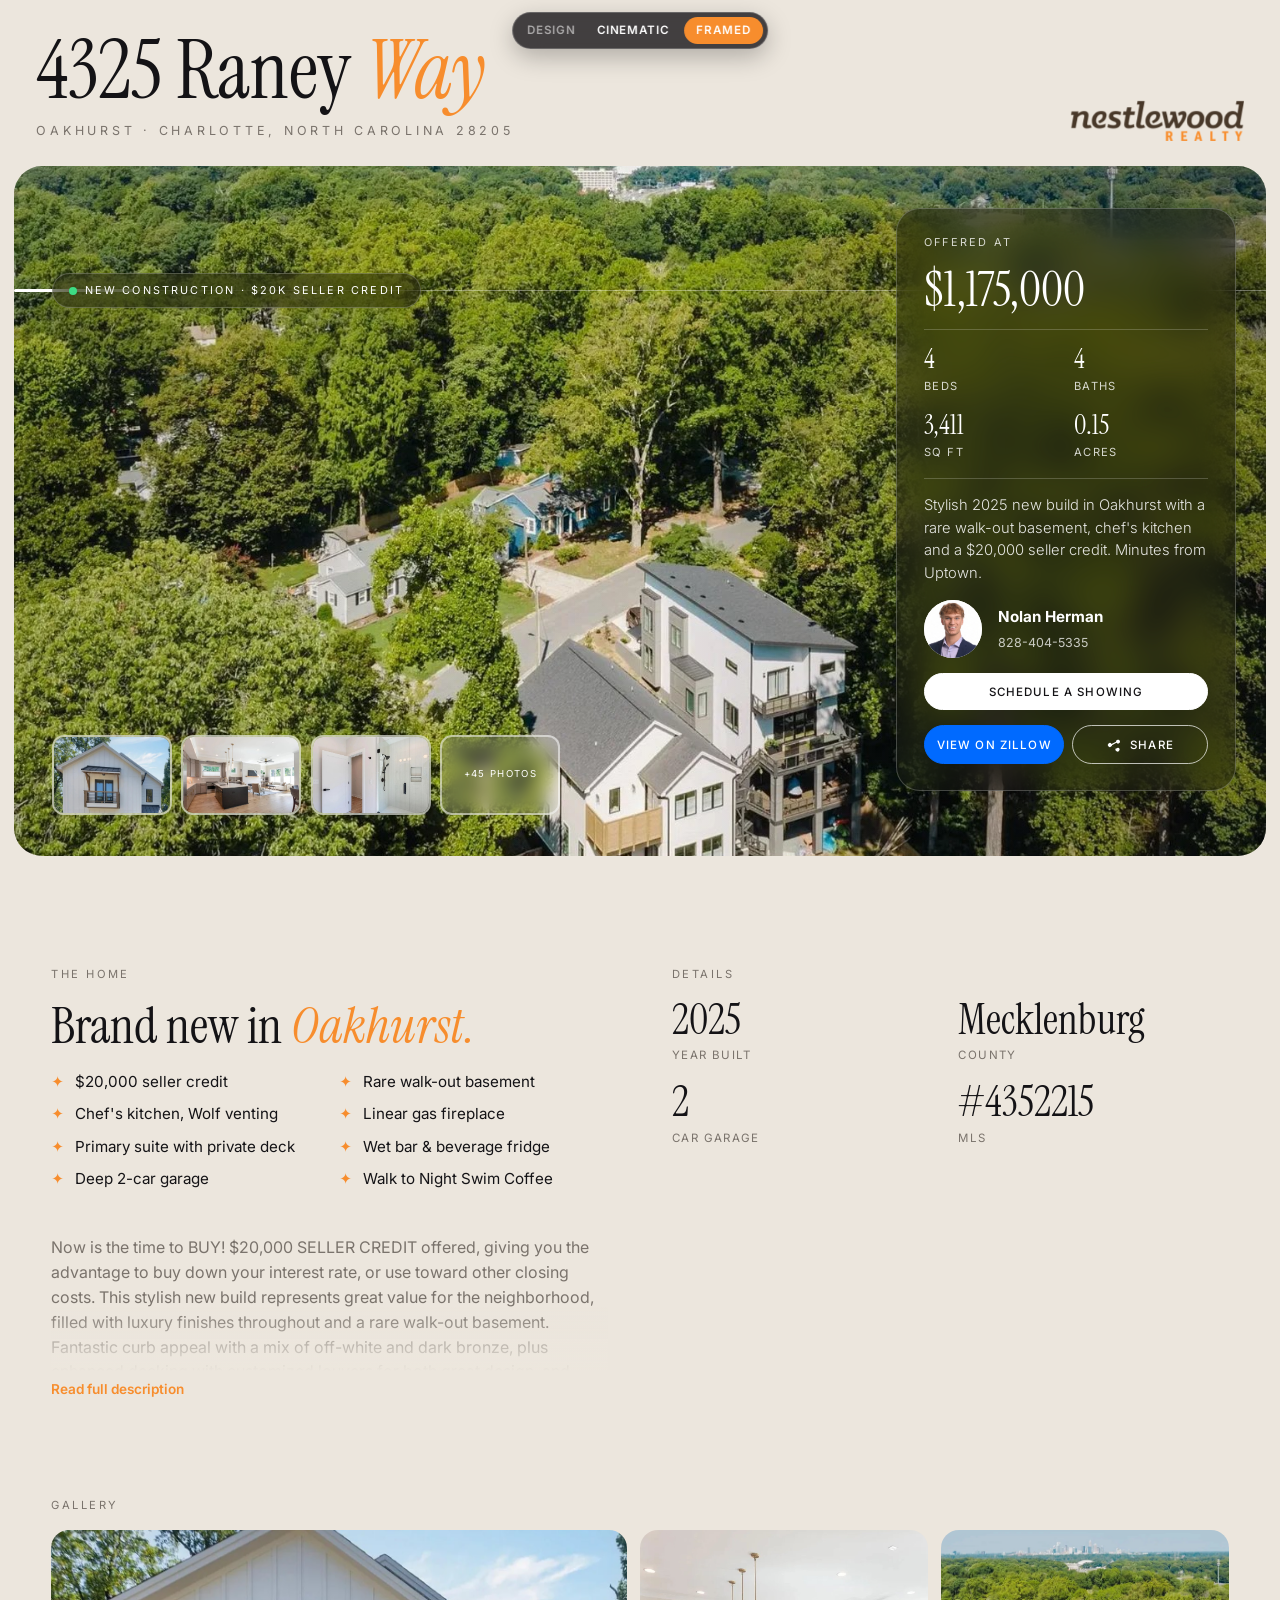
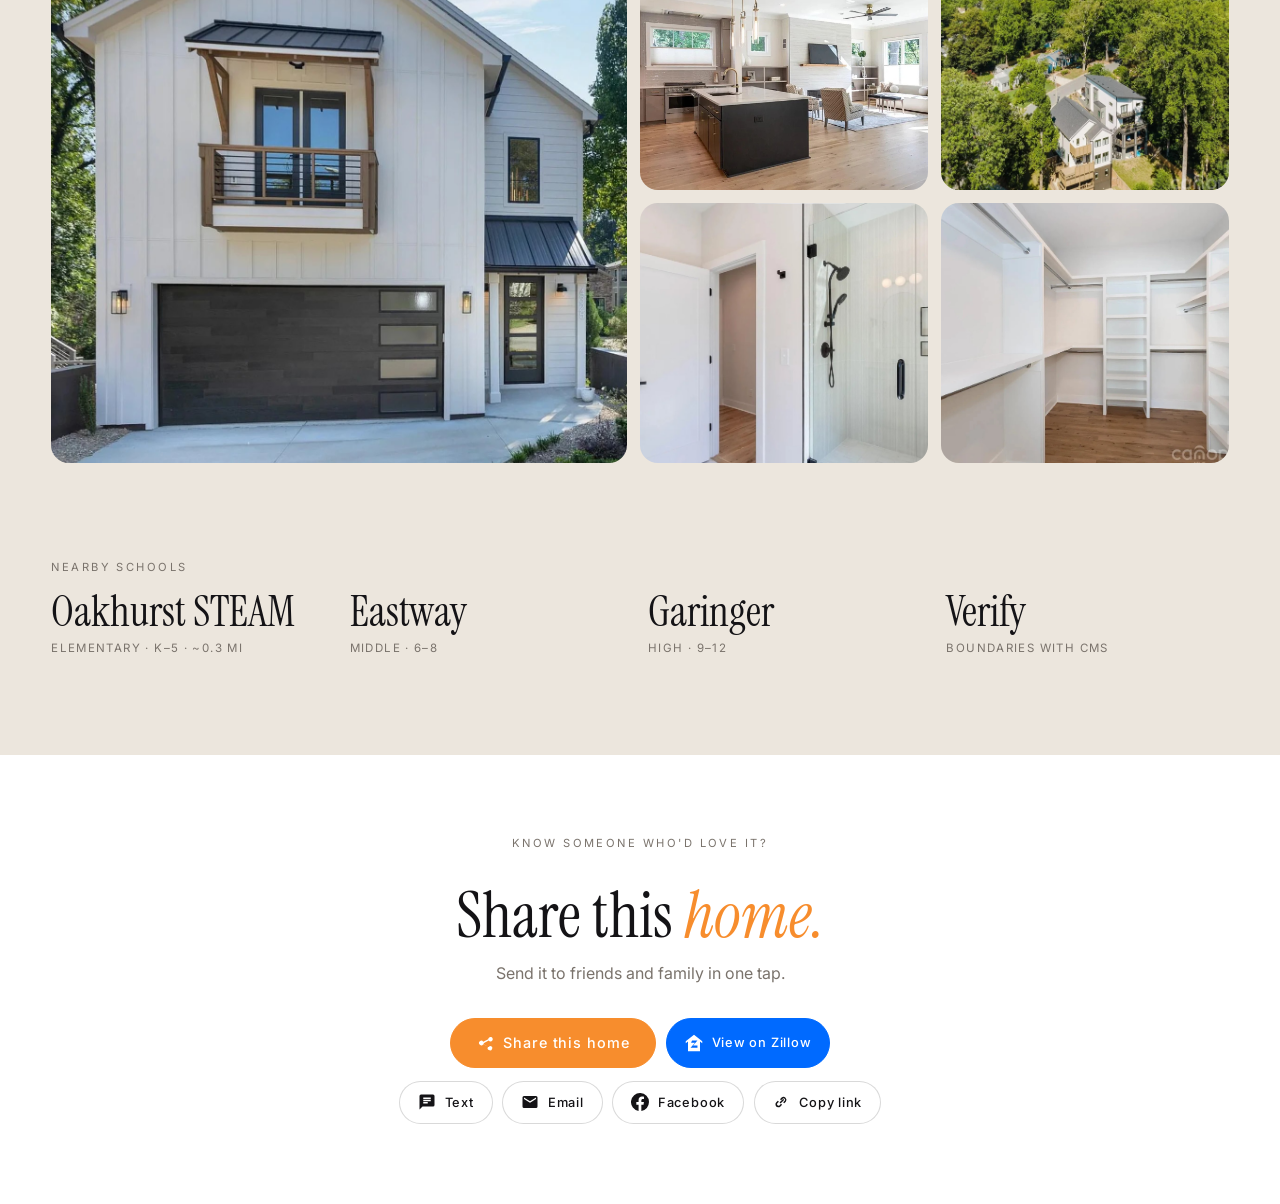
==== framed.html @ b6866207 "Clean up: move the listing page to the top level and set link-preview addresses The page now opens d" ====
<!DOCTYPE html>
<html lang="en">
<head>
<meta charset="UTF-8" /><meta name="viewport" content="width=device-width, initial-scale=1.0" />
<title>4325 Raney Way, Charlotte, NC | Nestlewood Realty</title>
<link href="https://fonts.googleapis.com/css2?family=Instrument+Serif:ital@0;1&family=Inter:wght@300;400;500;600&display=swap" rel="stylesheet" />
<meta name="description" content="4325 Raney Way, Charlotte, NC 28205 · $1,175,000 · 4 beds · 4 baths · 3,411 sq ft · $20,000 seller credit. Presented by Nolan Herman, Nestlewood Realty." />
<!-- Link preview on Facebook, Instagram, iMessage -->
<meta property="og:type" content="website" />
<meta property="og:title" content="4325 Raney Way, Charlotte, NC · $1,175,000" />
<meta property="og:description" content="New build in Oakhurst · 4 beds · 4 baths · 3,411 sq ft · $20,000 seller credit. Tap to take the tour." />
<meta property="og:image" content="https://nolanherman07-commits.github.io/listing-website/media/raney-share-card.jpg" />
<meta property="og:image:width" content="1200" /><meta property="og:image:height" content="630" />
<meta property="og:url" content="https://nolanherman07-commits.github.io/listing-website/framed.html" />
<meta name="twitter:card" content="summary_large_image" />
<meta name="theme-color" content="#141316" />
<link rel="stylesheet" href="shared.css" />
<style>
body { background: #ece6dd; }
.page { padding: 14px; }
.addr-bar { display: flex; justify-content: space-between; align-items: flex-end; gap: 2rem; padding: 1.2rem 1.4rem 1.6rem; }
.addr-bar h1 { font-size: clamp(2.8rem, 6.4vw, 6.2rem); line-height: .92; }
.addr-bar .city { font-size: .78rem; letter-spacing: .3em; text-transform: uppercase; color: var(--muted); margin-top: .8rem; }
.addr-bar .logo { height: 40px; }
.frame { position: relative; height: calc(100vh - 210px); min-height: 520px; border-radius: 28px; overflow: hidden; color: #fff; }
.frame::after { content: ""; position: absolute; inset: 0; background: linear-gradient(90deg, rgba(10,10,14,.15), rgba(10,10,14,0) 50%, rgba(10,10,14,.35)); }
.line { position: absolute; z-index: 2; left: 0; right: 0; top: 18%; height: 1px; background: rgba(255,255,255,.35); }
.line::after { content: ""; position: absolute; top: -1px; height: 3px; width: 120px; border-radius: 3px; background: #fff; animation: sweep 6s ease-in-out infinite; }
@keyframes sweep { 0% { left: 3%; opacity: 0; } 15%, 85% { opacity: 1; } 100% { left: 90%; opacity: 0; } }
.chip { position: absolute; z-index: 3; left: 3%; top: calc(18% - 17px); padding: .5rem 1rem; border-radius: 999px; }
.panel { position: absolute; z-index: 3; right: 2.4%; top: 6%; bottom: 6%; width: 340px; border-radius: 24px; padding: 1.8rem; display: flex; flex-direction: column; gap: 1.2rem; }
.panel .price { font: 3.4rem/1 var(--serif); }
.panel .specs { display: grid; grid-template-columns: 1fr 1fr; gap: .9rem 1rem; border-top: 1px solid rgba(255,255,255,.2); border-bottom: 1px solid rgba(255,255,255,.2); padding: 1.1rem 0; }
.panel .specs b { display: block; font: 1.7rem/1 var(--serif); font-weight: 400; } .panel .specs span { font-size: .7rem; letter-spacing: .12em; text-transform: uppercase; opacity: .8; }
.panel p { margin: 0; font-size: .92rem; opacity: .88; font-weight: 300; }
.panel .grow { flex: 1; }
.panel .btn { width: 100%; white-space: nowrap; padding: .9em 1em; font-size: .72rem; letter-spacing: .1em; }
.panel .btns2 { display: grid; grid-template-columns: 1fr 1fr; gap: .5rem; }
.thumbs { position: absolute; z-index: 3; left: 3%; bottom: 6%; display: flex; gap: .6rem; }
.thumbs > * { width: 120px; height: 80px; border-radius: 12px; overflow: hidden; border: 2px solid rgba(255,255,255,.5); background: rgba(255,255,255,.15); display: grid; place-items: center; font-size: .6rem; letter-spacing: .14em; text-transform: uppercase; backdrop-filter: blur(8px); }
.thumbs img { width: 100%; height: 100%; object-fit: cover; }
.below { display: grid; grid-template-columns: 1fr 1fr; gap: 4rem; }
.below h2 { font-size: clamp(2.4rem, 4vw, 3.4rem); margin-bottom: 1.2rem; }
.below p { color: var(--muted); }
@media (max-width: 900px) { .panel { position: relative; inset: auto; width: auto; margin: 0; border-radius: 0; } .frame { height: auto; min-height: 0; } .frame .bgvid { position: relative; height: 56vh; } .thumbs, .line, .chip { display: none; } .below { grid-template-columns: 1fr; } .addr-bar { flex-direction: column-reverse; align-items: flex-start; } }
.below .remarks::after { background: linear-gradient(rgba(236,230,221,0), #ece6dd) !important; }
.credit { display: inline-block; margin-top: 1.1rem; padding: .55rem 1.1rem; border-radius: 999px; background: var(--accent); color: #fff; font: 600 .78rem var(--sans); letter-spacing: .16em; text-transform: uppercase; box-shadow: 0 8px 24px rgba(247,141,45,.45); }
.hl { list-style: none; padding: 0; margin: 0 0 1.8rem; display: grid; grid-template-columns: 1fr 1fr; gap: .55rem 1.2rem; }
.hl li { padding-left: 1.5rem; position: relative; font-size: .95rem; color: var(--ink); }
.hl li::before { content: "✦"; position: absolute; left: 0; color: var(--accent); }
.remarks { max-height: 9.5em; overflow: hidden; position: relative; transition: max-height .6s ease; }
.remarks::after { content: ""; position: absolute; left: 0; right: 0; bottom: 0; height: 4em; background: linear-gradient(transparent, var(--cream)); }
.remarks.open { max-height: 80em; } .remarks.open::after { display: none; }
.more { background: none; border: 0; padding: .6rem 0 0; color: var(--accent); font: 600 .85rem var(--sans); cursor: pointer; }
@media (max-width: 860px) { .hl { grid-template-columns: 1fr; } }
@media (min-width: 901px) { .panel { bottom: auto; max-height: 88%; gap: .95rem; padding: 1.6rem 1.7rem; } .panel .grow { display: none; } .panel .price { font-size: 3rem; } .panel .specs { padding: .9rem 0; } }
@media (min-width: 901px) and (max-height: 820px) { .panel > p, .panel .agent { display: none; } .panel .price { font-size: 2.6rem; } }
</style>

<style>
.theme-switch { position: fixed; z-index: 500; top: 12px; left: 50%; transform: translateX(-50%); display: flex; gap: 3px; padding: 4px;
  border-radius: 999px; background: rgba(18,16,20,.78); backdrop-filter: blur(14px); -webkit-backdrop-filter: blur(14px); border: 1px solid rgba(255,255,255,.2);
  box-shadow: 0 8px 24px rgba(0,0,0,.25); font: 600 .72rem "Inter", system-ui, sans-serif; letter-spacing: .08em; }
.theme-switch span { color: rgba(255,255,255,.55); padding: .55em .5em .55em .9em; text-transform: uppercase; }
.theme-switch a { color: #fff; text-decoration: none; padding: .55em 1.05em; border-radius: 999px; text-transform: uppercase; transition: background .2s; }
.theme-switch a:hover { background: rgba(255,255,255,.15); }
.theme-switch a.on { background: #f78d2d; }
@media (max-width: 600px) { .theme-switch span { display: none; } .theme-switch { top: auto; bottom: 86px; } }
</style>
</head>
<body>
<nav class="theme-switch" aria-label="Choose a design"><span>Design</span><a href="index.html">Cinematic</a><a href="framed.html" class="on">Framed</a></nav>
<div class="page">
  <header class="addr-bar">
    <div><h1 class="up">4325 Raney <em>Way</em></h1><div class="city up d1">Oakhurst · Charlotte, North Carolina 28205</div></div>
    <img class="logo up" src="media/logo.png" alt="Nestlewood Realty" />
  </header>
  <section class="frame">
    <video class="bgvid" src="media/clt-drone.mp4" autoplay muted loop playsinline poster="media/raney-aerial.jpg"></video>
    <div class="line up d2"></div><span class="chip glass status up d2"><i></i> New construction · $20K seller credit</span>
    <aside class="panel glass up d3">
      <span class="status" style="opacity:.8">Offered at</span>
      <div class="price">$1,175,000</div>
      <div class="specs"><div><b>4</b><span>Beds</span></div><div><b>4</b><span>Baths</span></div><div><b>3,411</b><span>Sq ft</span></div><div><b>0.15</b><span>Acres</span></div></div>
      <p>Stylish 2025 new build in Oakhurst with a rare walk-out basement, chef's kitchen and a $20,000 seller credit. Minutes from Uptown.</p>
      <div class="grow"></div>
      <div class="agent"><img class="face" src="media/headshot.jpg" alt="" /><div><b>Nolan Herman</b><small>828-404-5335</small></div></div>
      <a class="btn light" href="#tour">Schedule a showing</a>
      <div class="btns2"><a class="btn zillow" data-zillow href="#">View on Zillow</a><button class="btn" data-share="share" aria-label="Share this home"><svg style="width:16px;height:16px;fill:currentColor" viewBox="0 0 24 24" aria-hidden="true"><path d="M18 16a3 3 0 0 0-2.4 1.2l-6.7-3.4a3 3 0 0 0 0-1.6l6.7-3.4A3 3 0 1 0 15 7l-6.7 3.4a3 3 0 1 0 0 3.2L15 17a3 3 0 1 0 3-1z"/></svg> Share</button></div>
    </aside>
    <div class="thumbs up d4"><a href="#gallery"><img src="media/raney-exterior.jpg" alt="Exterior" /></a><a href="#gallery"><img src="media/raney-kitchen.jpg" alt="Kitchen" /></a><a href="#gallery"><img src="media/raney-bath.jpg" alt="Primary bath" /></a><a href="#gallery">+45 photos</a></div>
  </section>
</div>
<section class="section"><div class="wrap below" id="tour">
  <div><p class="eyebrow">The home</p><h2>Brand new in <em>Oakhurst.</em></h2><ul class="hl"><li>$20,000 seller credit</li><li>Rare walk-out basement</li><li>Chef&#x27;s kitchen, Wolf venting</li><li>Linear gas fireplace</li><li>Primary suite with private deck</li><li>Wet bar &amp; beverage fridge</li><li>Deep 2-car garage</li><li>Walk to Night Swim Coffee</li></ul><div class="remarks"><p>Now is the time to BUY! $20,000 SELLER CREDIT offered, giving you the advantage to buy down your interest rate, or use toward other closing costs. This stylish new build represents great value for the neighborhood, filled with luxury finishes throughout and a rare walk-out basement. Fantastic curb appeal with a mix of off-white and dark bronze, plus enhanced decking with customized louvers for both great design, and increased privacy.</p><p>Step inside to a two-story foyer, filled with natural light. The main living areas are across the back, including dining and a spacious living room with linear gas log fireplace, and built-ins. The kitchen mirrors ones you&#x27;ll see in new construction twice the price, with custom cabinetry to the ceiling, a commercial grade refrigerator/freezer combo, gas range w/Wolf venting, and a drawer microwave. There&#x27;s also a drop zone, powder room, a deep 2-car garage.</p><p>Upstairs, you&#x27;ll find three bedrooms, and two baths, including the primary suite with sliding doors to a private deck. It has a vaulted ceiling, custom walk-in closet, and bath with dual vanity and shower with designer tile.</p><p>The icing on the cake here, the full basement with extra storage, a family room with wet bar &amp; beverage fridge, and another bedroom and bathroom. Enjoy multiple outdoor areas, including a spacious lower deck with access to the backyard. Stroll to local favorites, Night Swim Coffee, The Common Market, and Teal Turnip. Welcome home to Oakhurst!</p></div><button class="more" type="button" onclick="const r=this.previousElementSibling;r.classList.toggle('open');this.textContent=r.classList.contains('open')?'Show less':'Read full description'">Read full description</button></div>
  <div><p class="eyebrow">Details</p><div class="facts" style="grid-template-columns:1fr 1fr"><div class="fact"><b>2025</b><span>Year built</span></div><div class="fact"><b>Mecklenburg</b><span>County</span></div><div class="fact"><b>2</b><span>Car garage</span></div><div class="fact"><b>#4352215</b><span>MLS</span></div></div></div>
</div></section>
<section class="section" id="gallery" style="padding-top:0"><div class="wrap"><p class="eyebrow">Gallery</p>
  <div class="gallery"><img src="media/raney-exterior.jpg" alt="Front of 4325 Raney Way" /><img src="media/raney-kitchen.jpg" alt="Kitchen and living room" /><img src="media/raney-aerial.jpg" alt="Aerial view with the Charlotte skyline" /><img src="media/raney-bath.jpg" alt="Primary bathroom shower" /><img src="media/raney-closet.jpg" alt="Primary walk-in closet" /></div></div></section>
<section class="section" style="padding-top:0"><div class="wrap"><p class="eyebrow">Nearby schools</p>
  <div class="facts"><div class="fact"><b>Oakhurst STEAM</b><span>Elementary · K–5 · ~0.3 mi</span></div><div class="fact"><b>Eastway</b><span>Middle · 6–8</span></div><div class="fact"><b>Garinger</b><span>High · 9–12</span></div><div class="fact"><b>Verify</b><span>Boundaries with CMS</span></div></div></div></section>
<section class="share-sec"><div class="wrap">
  <p class="eyebrow">Know someone who'd love it?</p>
  <h2>Share this <em>home.</em></h2>
  <p>Send it to friends and family in one tap.</p>
  <div class="share-row">
    <button class="sbtn big" data-share="share"><svg viewBox="0 0 24 24" aria-hidden="true"><path d="M18 16a3 3 0 0 0-2.4 1.2l-6.7-3.4a3 3 0 0 0 0-1.6l6.7-3.4A3 3 0 1 0 15 7l-6.7 3.4a3 3 0 1 0 0 3.2L15 17a3 3 0 1 0 3-1z"/></svg> Share this home</button>
    <a class="sbtn zillow" data-zillow href="#"><svg viewBox="0 0 24 24" aria-hidden="true"><path d="M12 1 1 9.6v2.6l3-2.2V23h16V10l3 2.2V9.6zm4.6 17.4H7.4l5.9-6.6H8.1l1.3-3.2h7.2l-5.8 6.6h5.8z"/></svg> View on Zillow</a>
  </div>
  <div class="share-row" style="margin-top:.8rem">
    <button class="sbtn" data-share="text"><svg viewBox="0 0 24 24" aria-hidden="true"><path d="M20 2H4a2 2 0 0 0-2 2v18l4-4h14a2 2 0 0 0 2-2V4a2 2 0 0 0-2-2zM7 9h10v2H7zm6 5H7v-2h6zm4-6H7V6h10z"/></svg> Text</button>
    <button class="sbtn" data-share="email"><svg viewBox="0 0 24 24" aria-hidden="true"><path d="M20 4H4a2 2 0 0 0-2 2v12a2 2 0 0 0 2 2h16a2 2 0 0 0 2-2V6a2 2 0 0 0-2-2zm0 4-8 5-8-5V6l8 5 8-5z"/></svg> Email</button>
    <button class="sbtn" data-share="facebook"><svg viewBox="0 0 24 24" aria-hidden="true"><path d="M24 12a12 12 0 1 0-13.9 11.9v-8.4h-3V12h3V9.4c0-3 1.8-4.7 4.5-4.7 1.3 0 2.7.2 2.7.2v3h-1.5c-1.5 0-2 .9-2 1.9V12h3.4l-.5 3.5h-2.9v8.4A12 12 0 0 0 24 12z"/></svg> Facebook</button>
    <button class="sbtn" data-share="copy"><svg viewBox="0 0 24 24" aria-hidden="true"><path d="M10.6 13.4a1 1 0 0 1 0-1.4l3.5-3.5a1 1 0 1 1 1.4 1.4L12 13.4a1 1 0 0 1-1.4 0zM8.5 19.1a4 4 0 0 1-2.8-6.8l2.1-2.1 1.4 1.4-2.1 2.1a2 2 0 0 0 2.8 2.8l2.1-2.1 1.4 1.4-2.1 2.1a4 4 0 0 1-2.8 1.2zm7.8-5.3-1.4-1.4 2.1-2.1a2 2 0 0 0-2.8-2.8l-2.1 2.1-1.4-1.4 2.1-2.1a4 4 0 0 1 5.6 5.6z"/></svg> Copy link</button>
  </div>
</div></section>
<nav class="sticky" aria-label="Quick actions">
  <button data-share="share"><svg viewBox="0 0 24 24" aria-hidden="true"><path d="M18 16a3 3 0 0 0-2.4 1.2l-6.7-3.4a3 3 0 0 0 0-1.6l6.7-3.4A3 3 0 1 0 15 7l-6.7 3.4a3 3 0 1 0 0 3.2L15 17a3 3 0 1 0 3-1z"/></svg>Share</button>
  <a class="z" data-zillow href="#"><svg viewBox="0 0 24 24" aria-hidden="true"><path d="M12 1 1 9.6v2.6l3-2.2V23h16V10l3 2.2V9.6zm4.6 17.4H7.4l5.9-6.6H8.1l1.3-3.2h7.2l-5.8 6.6h5.8z"/></svg>Zillow</a>
  <a class="c" href="tel:+18284045335"><svg viewBox="0 0 24 24" aria-hidden="true"><path d="M6.6 10.8a15.1 15.1 0 0 0 6.6 6.6l2.2-2.2a1 1 0 0 1 1-.25 11.4 11.4 0 0 0 3.6.57 1 1 0 0 1 1 1V20a1 1 0 0 1-1 1A17 17 0 0 1 3 4a1 1 0 0 1 1-1h3.5a1 1 0 0 1 1 1c0 1.25.2 2.45.57 3.57a1 1 0 0 1-.25 1z"/></svg>Call</a>
</nav>
<script>window.LISTING = { address: "4325 Raney Way, Charlotte, NC 28205", price: "$1,175,000", zillow: "https://www.zillow.com/homedetails/4325-Raney-Way-Charlotte-NC-28205/442960996_zpid/", phone: "+18284045335" };</script>
<script src="share.js"></script>
</body>
</html>
---- shared.css ----
/* Shared base for all three listing designs */
:root { --accent: #f78d2d; --ink: #141316; --cream: #f4efe8; --muted: #7a736c;
  --serif: "Instrument Serif", Georgia, serif; --sans: "Inter", system-ui, sans-serif; }
* { box-sizing: border-box; }
body { margin: 0; font-family: var(--sans); color: var(--ink); background: var(--cream); line-height: 1.55; }
a { color: inherit; text-decoration: none; }
img { display: block; max-width: 100%; }
h1, h2, h3 { font-family: var(--serif); font-weight: 400; margin: 0; line-height: 1; }
em { font-style: italic; color: var(--accent); }
.bgvid { position: absolute; inset: 0; width: 100%; height: 100%; object-fit: cover; }
.btn { display: inline-flex; align-items: center; justify-content: center; gap: .5rem; padding: .95em 1.6em; border-radius: 999px;
  font: 500 .78rem var(--sans); letter-spacing: .14em; text-transform: uppercase; border: 1px solid rgba(255,255,255,.7); color: #fff; transition: all .3s; cursor: pointer; background: none; }
.btn:hover { background: #fff; color: var(--ink); }
.btn.solid { background: var(--accent); border-color: var(--accent); }
.btn.solid:hover { background: #fff; color: var(--ink); border-color: #fff; }
.btn.light { background: #fff; color: var(--ink); border-color: #fff; }
.glass { background: rgba(18,16,20,.42); backdrop-filter: blur(18px) saturate(1.3); -webkit-backdrop-filter: blur(18px) saturate(1.3); border: 1px solid rgba(255,255,255,.22); }
.status { display: inline-flex; align-items: center; gap: .5rem; font-size: .68rem; letter-spacing: .2em; text-transform: uppercase; }
.status i { width: 8px; height: 8px; border-radius: 50%; background: #3ddc84; box-shadow: 0 0 0 0 rgba(61,220,132,.6); animation: ping 2s infinite; }
@keyframes ping { 70% { box-shadow: 0 0 0 9px rgba(61,220,132,0); } 100% { box-shadow: 0 0 0 0 rgba(61,220,132,0); } }
@keyframes up { from { opacity: 0; transform: translateY(24px); } to { opacity: 1; transform: none; } }
.up { opacity: 0; animation: up 1s cubic-bezier(.2,.8,.2,1) forwards; }
.d1 { animation-delay: .15s; } .d2 { animation-delay: .35s; } .d3 { animation-delay: .55s; } .d4 { animation-delay: .75s; } .d5 { animation-delay: .95s; }
.wrap { width: min(1200px, 92%); margin: 0 auto; }
.section { padding: 6rem 0; }
.eyebrow { font-size: .7rem; letter-spacing: .22em; text-transform: uppercase; color: var(--muted); margin: 0 0 1rem; }
.gallery { display: grid; grid-template-columns: 2fr 1fr 1fr; grid-template-rows: 260px 260px; gap: .8rem; }
.gallery > * { border-radius: 18px; overflow: hidden; background: #ddd5ca; display: grid; place-items: center; color: #9a8f83; font-size: .7rem; letter-spacing: .16em; text-transform: uppercase; }
.gallery > *:first-child { grid-row: span 2; }
.gallery img { width: 100%; height: 100%; object-fit: cover; }
.facts { display: grid; grid-template-columns: repeat(4, 1fr); gap: 1rem; }
.fact b { display: block; font: 2.6rem/1 var(--serif); font-weight: 400; }
.fact span { font-size: .72rem; letter-spacing: .12em; text-transform: uppercase; color: var(--muted); }
.agent { display: flex; align-items: center; gap: 1rem; }
.agent img.face { width: 58px; height: 58px; border-radius: 50%; object-fit: cover; object-position: center 15%; background: #fff; }
.agent b { display: block; font-size: .95rem; } .agent small { opacity: .75; font-size: .78rem; }
@media (max-width: 860px) { .facts { grid-template-columns: 1fr 1fr; } .gallery { grid-template-columns: 1fr 1fr; grid-template-rows: 200px 140px 140px; } .gallery > *:first-child { grid-column: span 2; grid-row: auto; } }

/* ===== Sharing + Zillow ===== */
.share-sec { padding: 5rem 0; text-align: center; background: #fff; color: var(--ink); }
.share-sec h2 { font-size: clamp(2.4rem, 5vw, 4rem); margin-bottom: .8rem; }
.share-sec p { color: var(--muted); margin: 0 0 2rem; }
.share-row { display: flex; justify-content: center; gap: .6rem; flex-wrap: wrap; }
.sbtn { display: inline-flex; align-items: center; gap: .55rem; padding: .9em 1.4em; border-radius: 999px; border: 1px solid rgba(0,0,0,.15); background: #fff; color: var(--ink);
  font: 500 .8rem var(--sans); letter-spacing: .06em; cursor: pointer; transition: all .25s; }
.sbtn:hover { border-color: var(--accent); color: var(--accent); transform: translateY(-2px); }
.sbtn svg { width: 18px; height: 18px; fill: currentColor; }
.sbtn.big { background: var(--accent); border-color: var(--accent); color: #fff; padding: 1.05em 1.8em; font-size: .9rem; }
.sbtn.big:hover { background: var(--ink); border-color: var(--ink); color: #fff; }
.sbtn.zillow { background: #006aff; border-color: #006aff; color: #fff; }
.sbtn.zillow:hover { background: #0050c2; color: #fff; }
.btn.zillow { background: #006aff; border-color: #006aff; color: #fff; }
.btn.zillow:hover { background: #fff; color: #006aff; border-color: #fff; }
.toast { position: fixed; left: 50%; bottom: 96px; transform: translate(-50%, 20px); background: var(--ink); color: #fff; padding: .8rem 1.3rem; border-radius: 999px; font-size: .85rem; opacity: 0; transition: all .3s; z-index: 200; pointer-events: none; }
.toast.on { opacity: 1; transform: translate(-50%, 0); }
.sticky { display: none; }
@media (max-width: 860px) {
  .sticky { display: grid; grid-template-columns: 1fr 1fr 1fr; gap: .4rem; position: fixed; z-index: 150; left: 10px; right: 10px; bottom: 10px; padding: .45rem; border-radius: 18px;
    background: rgba(18,16,20,.82); backdrop-filter: blur(16px); -webkit-backdrop-filter: blur(16px); border: 1px solid rgba(255,255,255,.18); }
  .sticky a, .sticky button { display: flex; flex-direction: column; align-items: center; gap: .2rem; padding: .55rem 0; border-radius: 12px; border: 0; background: none; color: #fff; font: 500 .7rem var(--sans); letter-spacing: .06em; cursor: pointer; }
  .sticky svg { width: 20px; height: 20px; fill: currentColor; }
  .sticky .z { background: #006aff; } .sticky .c { background: var(--accent); }
  body { padding-bottom: 80px; }
}
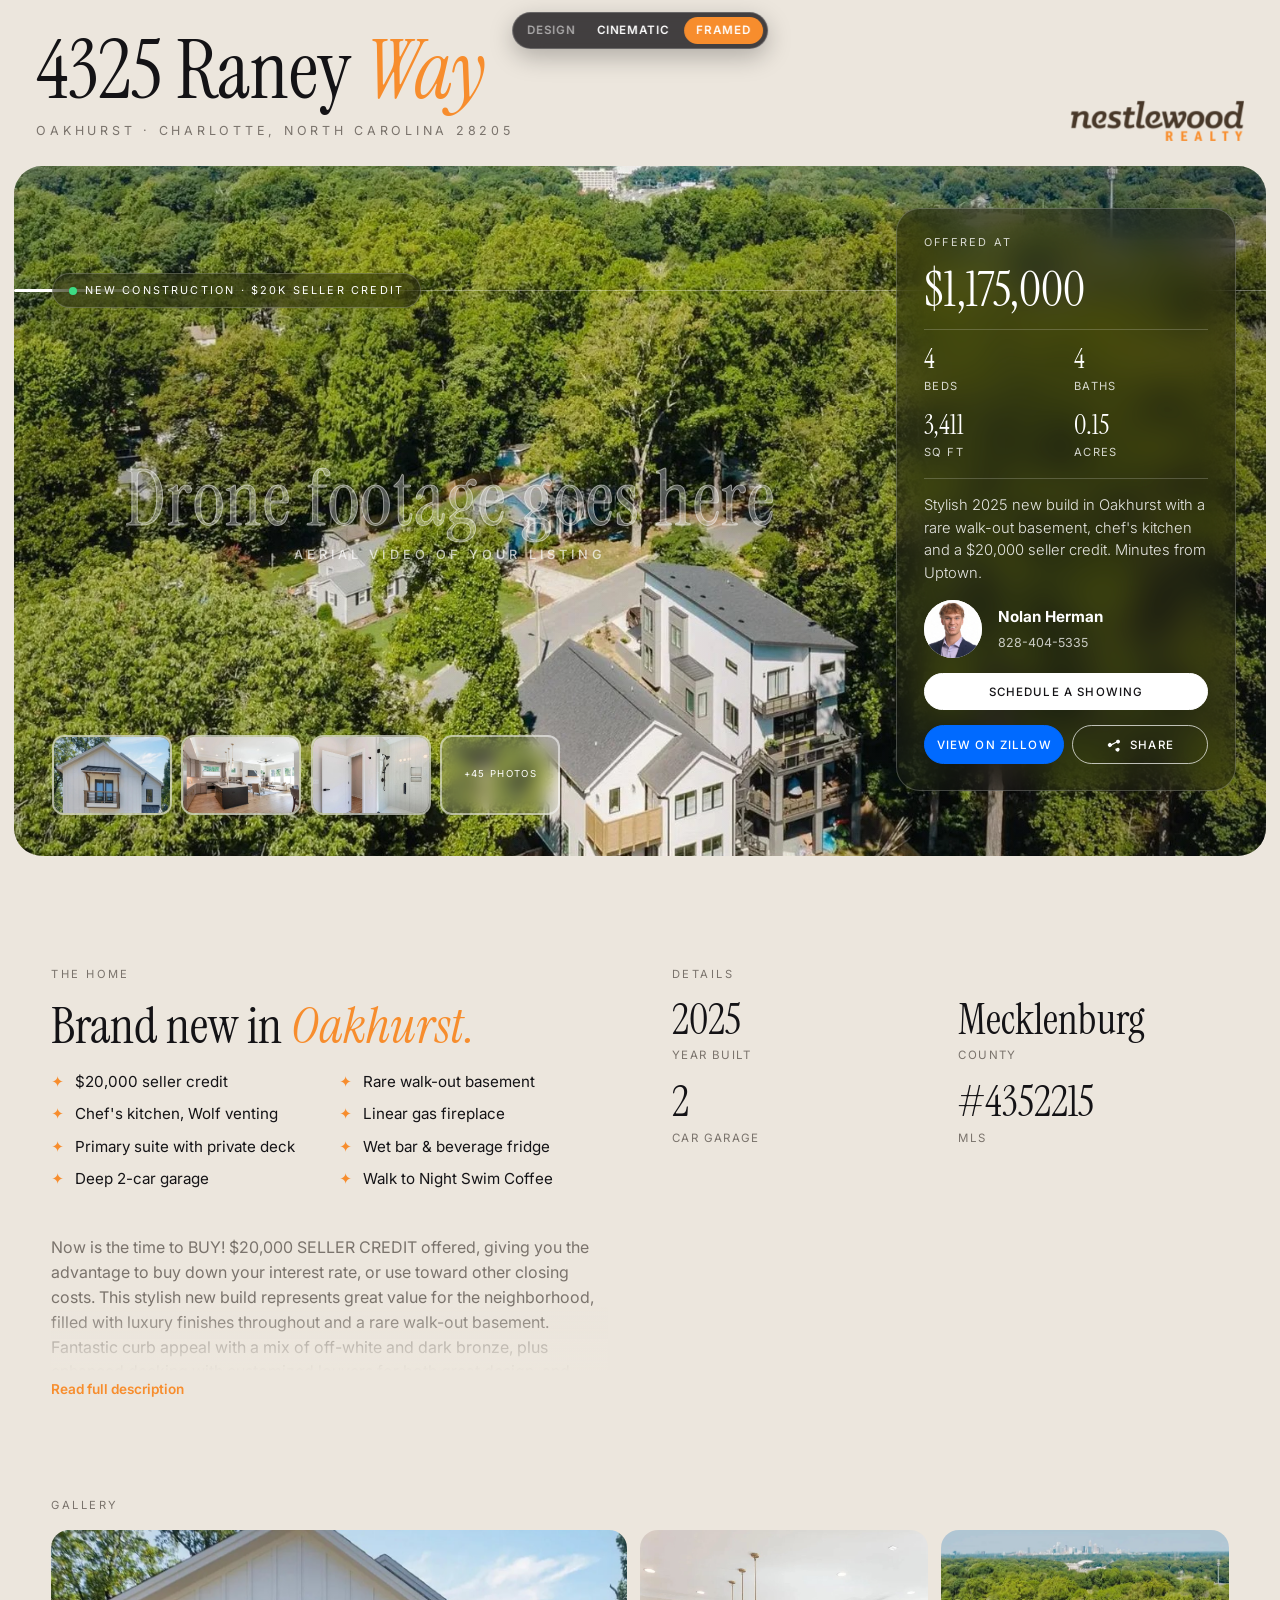
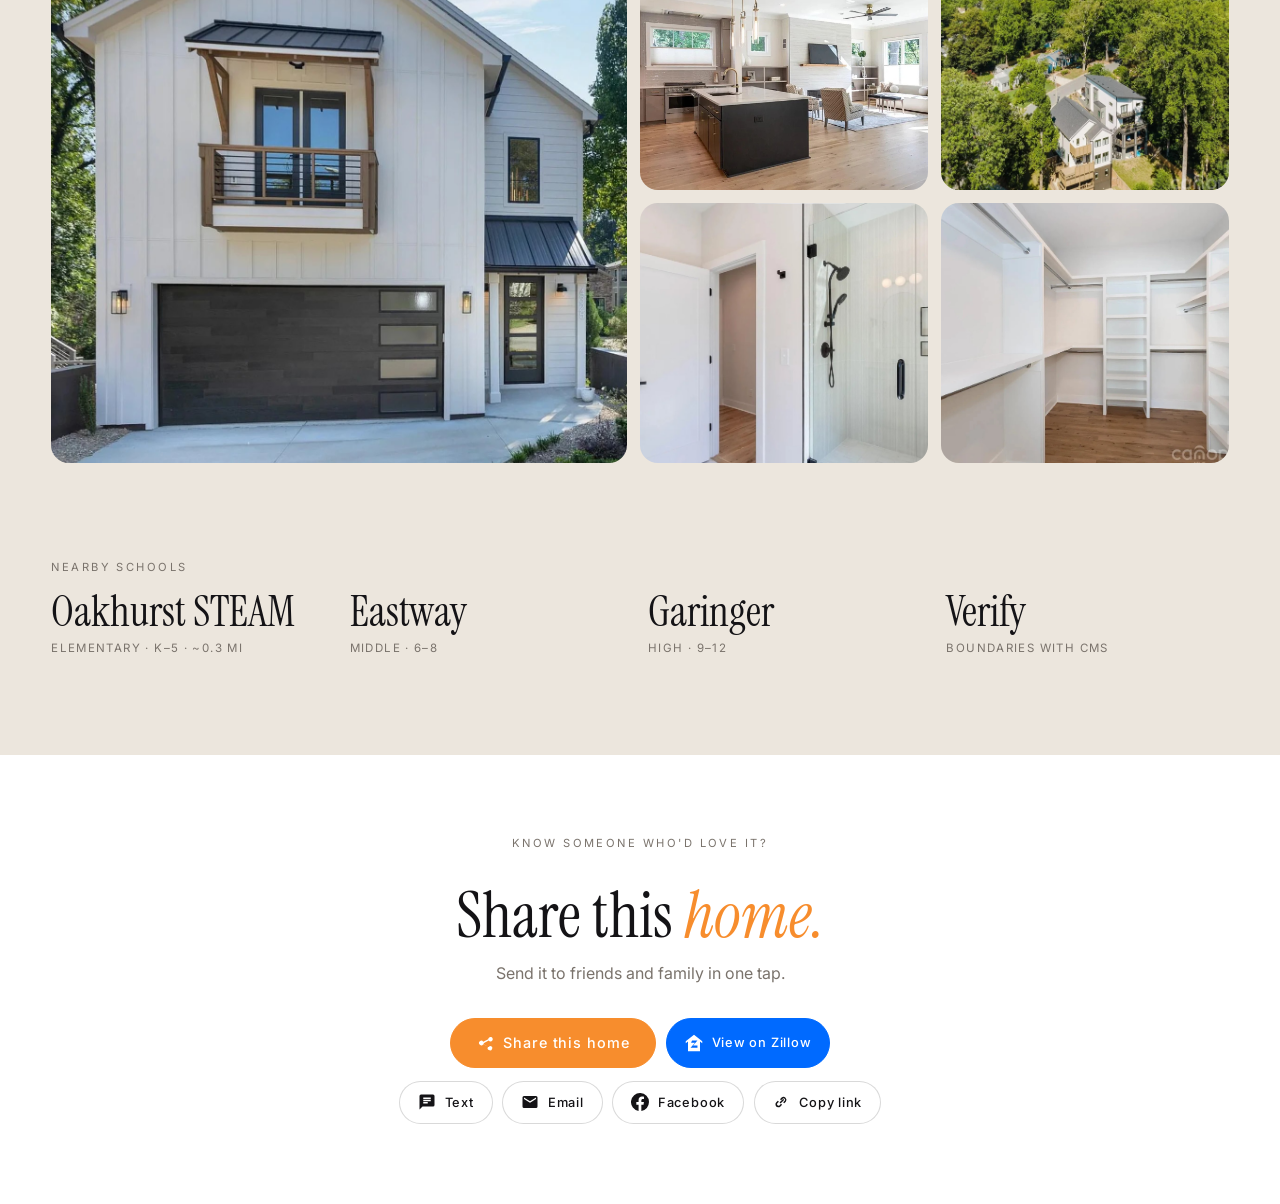
==== commit d31d3327: "Add 'Drone footage goes here' watermark over hero video" ====
--- a/framed.html
+++ b/framed.html
@@ -65,7 +65,7 @@
 .theme-switch a { color: #fff; text-decoration: none; padding: .55em 1.05em; border-radius: 999px; text-transform: uppercase; transition: background .2s; }
 .theme-switch a:hover { background: rgba(255,255,255,.15); }
 .theme-switch a.on { background: #f78d2d; }
-@media (max-width: 600px) { .theme-switch span { display: none; } .theme-switch { top: auto; bottom: 86px; } }
+@media (max-width: 600px) { .theme-switch span { display: none; } .theme-switch { top: 10px; bottom: auto; font-size: .66rem; } .hero .top { padding-top: 58px !important; } .addr-bar { padding-top: 58px !important; } }
 </style>
 </head>
 <body>
@@ -77,6 +77,7 @@
   </header>
   <section class="frame">
     <video class="bgvid" src="media/clt-drone.mp4" autoplay muted loop playsinline poster="media/raney-aerial.jpg"></video>
+    <div class="vid-mark" aria-hidden="true"><b>Drone footage goes here</b><span>Aerial video of your listing</span></div>
     <div class="line up d2"></div><span class="chip glass status up d2"><i></i> New construction · $20K seller credit</span>
     <aside class="panel glass up d3">
       <span class="status" style="opacity:.8">Offered at</span>
--- a/shared.css
+++ b/shared.css
@@ -62,3 +62,9 @@
   .sticky .z { background: #006aff; } .sticky .c { background: var(--accent); }
   body { padding-bottom: 80px; }
 }
+/* Placeholder watermark over background video */
+.vid-mark { position: absolute; z-index: 2; inset: 0; display: flex; flex-direction: column; align-items: center; justify-content: center; text-align: center; pointer-events: none; color: rgba(255,255,255,.3); text-shadow: 0 2px 24px rgba(0,0,0,.45); }
+.vid-mark b { font: 400 clamp(2rem, 6vw, 5.4rem)/1 var(--serif); letter-spacing: .02em; -webkit-text-stroke: 1px rgba(255,255,255,.5); }
+.vid-mark span { margin-top: .7rem; font: 500 clamp(.6rem, 1vw, .8rem)/1 var(--sans); letter-spacing: .32em; text-transform: uppercase; color: rgba(255,255,255,.7); }
+.frame .vid-mark { right: 380px; }
+@media (max-width: 900px) { .frame .vid-mark { right: 0; bottom: auto; height: 56vh; } }
